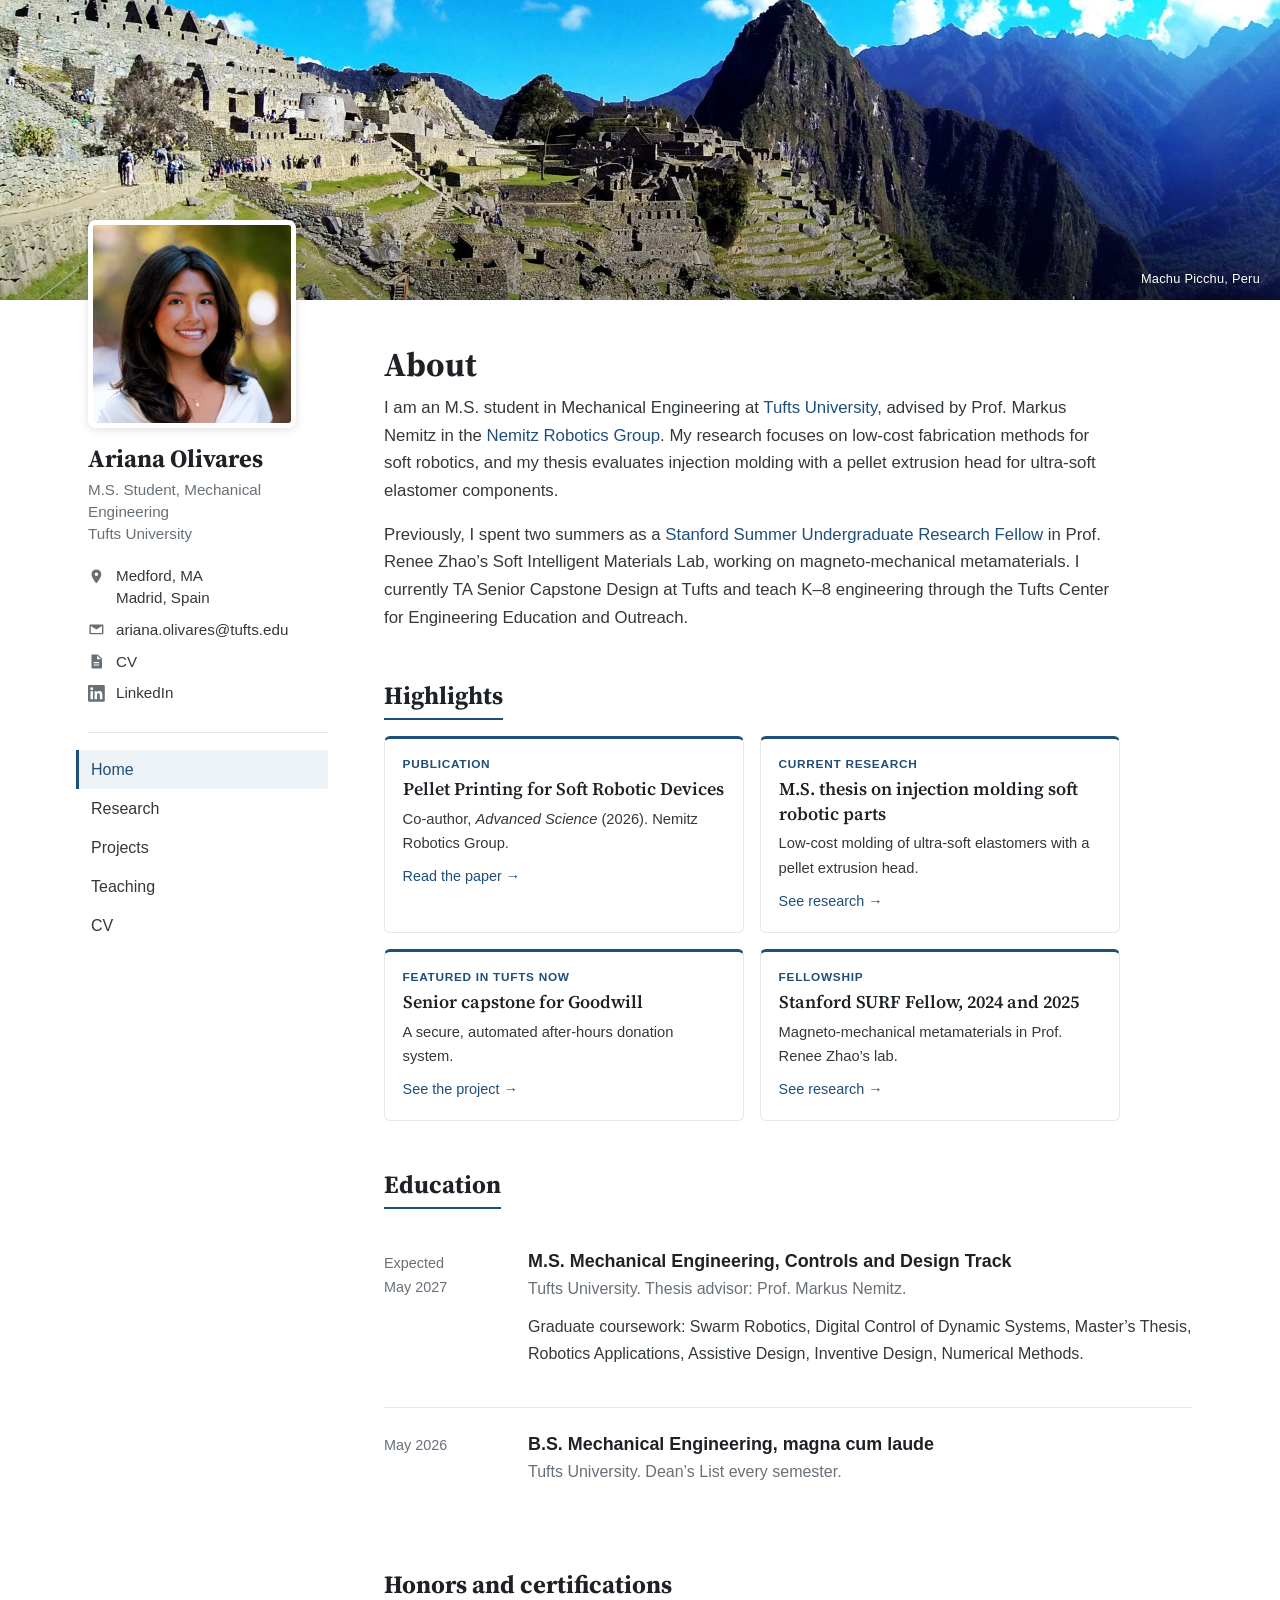
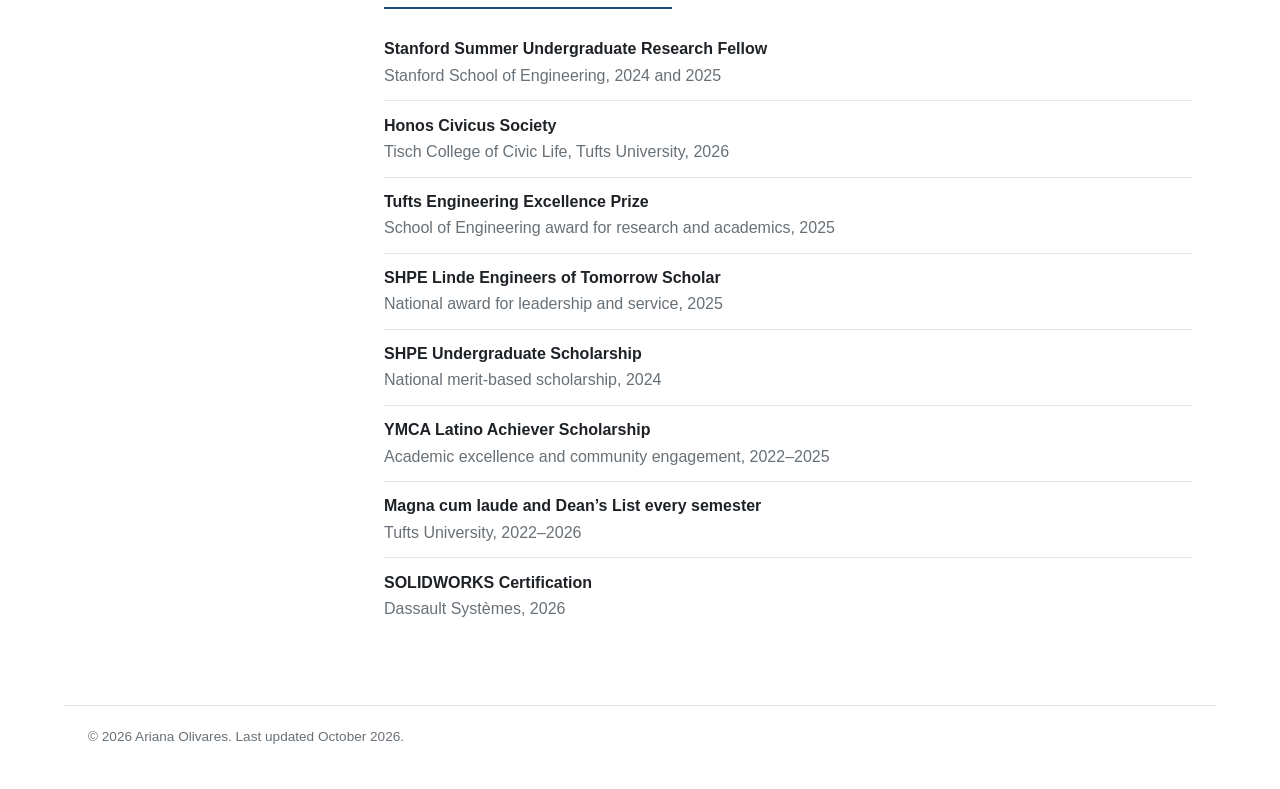
==== index.html @ cfe695a2 "update" ====
<!DOCTYPE html>
<html lang="en">
<head>
<meta charset="utf-8">
<meta name="color-scheme" content="light">
<meta name="viewport" content="width=device-width, initial-scale=1">
<title>Ariana Olivares | Mechanical Engineering, Tufts University</title>
<meta name="description" content="M.S. student in Mechanical Engineering at Tufts University (Nemitz Robotics Group), researching accessible fabrication methods for soft robotics.">
<link rel="preconnect" href="https://fonts.googleapis.com">
<link rel="preconnect" href="https://fonts.gstatic.com" crossorigin>
<link href="https://fonts.googleapis.com/css2?family=Source+Serif+4:opsz,wght@8..60,600;8..60,700&display=swap" rel="stylesheet">
<link rel="stylesheet" href="style.css">
</head>
<body>

<div class="banner tall">
  <img src="banner.jpg" alt="">
  <span class="banner-caption">Machu Picchu, Peru</span>
</div>

<div class="layout">

  <aside class="sidebar" aria-label="Profile">
    <div class="sidebar-inner">
      <img class="photo" src="profile.jpg" alt="Portrait of Ariana Olivares" width="600" height="600">
      <div>
        <p class="side-name">Ariana Olivares</p>
        <p class="side-role">M.S. Student, Mechanical Engineering<br>Tufts University</p>
      </div>
      <ul class="side-links">
        <li><svg viewBox="0 0 24 24" aria-hidden="true"><path d="M12 2a7 7 0 0 0-7 7c0 5.25 7 13 7 13s7-7.75 7-13a7 7 0 0 0-7-7zm0 9.5A2.5 2.5 0 1 1 12 6.5a2.5 2.5 0 0 1 0 5z"/></svg><span>Medford, MA<br>Madrid, Spain</span></li>
        <li><svg viewBox="0 0 24 24" aria-hidden="true"><path d="M3 5h18a1 1 0 0 1 1 1v12a1 1 0 0 1-1 1H3a1 1 0 0 1-1-1V6a1 1 0 0 1 1-1zm9 7.2L4 7.3V17h16V7.3l-8 4.9z"/></svg><a href="mailto:ariana.olivares@tufts.edu">ariana.olivares@tufts.edu</a></li>
        <!-- Phone: replace the number and remove the comment markers to show it
        <li><svg viewBox="0 0 24 24" aria-hidden="true"><path d="M6.6 10.8a15.1 15.1 0 0 0 6.6 6.6l2.2-2.2a1 1 0 0 1 1-.25 11.4 11.4 0 0 0 3.6.57 1 1 0 0 1 1 1V20a1 1 0 0 1-1 1A17 17 0 0 1 3 4a1 1 0 0 1 1-1h3.5a1 1 0 0 1 1 1c0 1.25.2 2.45.57 3.57a1 1 0 0 1-.25 1L6.6 10.8z"/></svg><a href="tel:+10000000000">(000) 000-0000</a></li>
        -->
        <li><svg viewBox="0 0 24 24" aria-hidden="true"><path d="M6 2h8l6 6v13a1 1 0 0 1-1 1H6a1 1 0 0 1-1-1V3a1 1 0 0 1 1-1zm7 1.5V9h5.5L13 3.5zM8 13v1.5h8V13H8zm0 3.5V18h8v-1.5H8z"/></svg><a href="cv.pdf">CV</a></li>
        <li><svg viewBox="0 0 24 24" aria-hidden="true"><path d="M20.45 20.45h-3.56v-5.57c0-1.33-.02-3.04-1.85-3.04-1.86 0-2.14 1.45-2.14 2.94v5.67H9.35V9h3.41v1.56h.05c.48-.9 1.64-1.85 3.37-1.85 3.6 0 4.27 2.37 4.27 5.46v6.28zM5.34 7.43a2.06 2.06 0 1 1 0-4.13 2.06 2.06 0 0 1 0 4.13zM7.12 20.45H3.56V9h3.56v11.45zM22.22 0H1.77C.79 0 0 .77 0 1.73v20.54C0 23.23.79 24 1.77 24h20.45c.98 0 1.78-.77 1.78-1.73V1.73C24 .77 23.2 0 22.22 0z"/></svg><a href="https://www.linkedin.com/in/ariana-olivares-698549185">LinkedIn</a></li>
      </ul>
      <nav class="site-nav" aria-label="Site">
        <ul>
          <li><a href="index.html" aria-current="page">Home</a></li>
          <li><a href="research.html">Research</a></li>
          <li><a href="projects.html">Projects</a></li>
          <li><a href="teaching.html">Teaching</a></li>
          <li><a href="cv.pdf">CV</a></li>
        </ul>
      </nav>
    </div>
  </aside>

  <main>
    <section id="about" class="prose">
      <h1>About</h1>
      <p>I am an M.S. student in Mechanical Engineering at <a href="https://www.tufts.edu/">Tufts University</a>, advised by Prof. Markus Nemitz in the <a href="https://sites.tufts.edu/nemitz/">Nemitz Robotics Group</a>. My research focuses on low-cost fabrication methods for soft robotics, and my thesis evaluates injection molding with a pellet extrusion head for ultra-soft elastomer components.</p>
      <p>Previously, I spent two summers as a <a href="https://engineering.stanford.edu/SURF2025Cohort">Stanford Summer Undergraduate Research Fellow</a> in Prof. Renee Zhao’s Soft Intelligent Materials Lab, working on magneto-mechanical metamaterials. I currently TA Senior Capstone Design at Tufts and teach K–8 engineering through the Tufts Center for Engineering Education and Outreach.</p>
    </section>

    <section id="highlights">
      <h2>Highlights</h2>
      <div class="highlights">
        <a class="highlight" href="https://advanced.onlinelibrary.wiley.com/doi/10.1002/advs.202524237">
          <p class="card-kicker">Publication</p>
          <p class="card-title">Pellet Printing for Soft Robotic Devices</p>
          <p class="card-text">Co-author, <em>Advanced Science</em> (2026). Nemitz Robotics Group.</p>
          <span class="card-more">Read the paper</span>
        </a>
        <a class="highlight" href="research.html#thesis">
          <p class="card-kicker">Current research</p>
          <p class="card-title">M.S. thesis on injection molding soft robotic parts</p>
          <p class="card-text">Low-cost molding of ultra-soft elastomers with a pellet extrusion head.</p>
          <span class="card-more">See research</span>
        </a>
        <a class="highlight" href="projects.html#goodwill">
          <p class="card-kicker">Featured in Tufts Now</p>
          <p class="card-title">Senior capstone for Goodwill</p>
          <p class="card-text">A secure, automated after-hours donation system.</p>
          <span class="card-more">See the project</span>
        </a>
        <a class="highlight" href="research.html#conformal-metamaterials">
          <p class="card-kicker">Fellowship</p>
          <p class="card-title">Stanford SURF Fellow, 2024 and 2025</p>
          <p class="card-text">Magneto-mechanical metamaterials in Prof. Renee Zhao’s lab.</p>
          <span class="card-more">See research</span>
        </a>
      </div>
    </section>

    <section id="education">
      <h2>Education</h2>
      <article class="entry">
        <div class="when">Expected<br>May 2027</div>
        <div>
          <h3>M.S. Mechanical Engineering, Controls and Design Track</h3>
          <p class="where">Tufts University. Thesis advisor: Prof. Markus Nemitz.</p>
          <p>Graduate coursework: Swarm Robotics, Digital Control of Dynamic Systems, Master’s Thesis, Robotics Applications, Assistive Design, Inventive Design, Numerical Methods.</p>
        </div>
      </article>
      <article class="entry">
        <div class="when">May 2026</div>
        <div>
          <h3>B.S. Mechanical Engineering, magna cum laude</h3>
          <p class="where">Tufts University. Dean’s List every semester.</p>
        </div>
      </article>
    </section>

    <section id="honors">
      <h2>Honors and certifications</h2>
      <ul class="plain">
        <li><strong>Stanford Summer Undergraduate Research Fellow</strong><br><span class="detail">Stanford School of Engineering, 2024 and 2025</span></li>
        <li><strong>Honos Civicus Society</strong><br><span class="detail">Tisch College of Civic Life, Tufts University, 2026</span></li>
        <li><strong>Tufts Engineering Excellence Prize</strong><br><span class="detail">School of Engineering award for research and academics, 2025</span></li>
        <li><strong>SHPE Linde Engineers of Tomorrow Scholar</strong><br><span class="detail">National award for leadership and service, 2025</span></li>
        <li><strong>SHPE Undergraduate Scholarship</strong><br><span class="detail">National merit-based scholarship, 2024</span></li>
        <li><strong>YMCA Latino Achiever Scholarship</strong><br><span class="detail">Academic excellence and community engagement, 2022–2025</span></li>
        <li><strong>Magna cum laude and Dean’s List every semester</strong><br><span class="detail">Tufts University, 2022–2026</span></li>
        <!-- Replace with the exact certification name, e.g. CSWA -->
        <li><strong>SOLIDWORKS Certification</strong><br><span class="detail">Dassault Systèmes, 2026</span></li>
      </ul>
    </section>
  </main>

</div>

<footer>
  © 2026 Ariana Olivares. Last updated October 2026.
</footer>

</body>
</html>
---- style.css ----
:root {
  color-scheme: light;
  --bg: #FFFFFF;
  --ink: #33383C;
  --strong: #1E2226;
  --muted: #687077;
  --rule: #E5E7EA;
  --accent: #1F4E79;
  --accent-soft: #EEF3F8;
  --figure-bg: #F5F6F7;
  --serif: "Source Serif 4", Georgia, "Times New Roman", serif;
}
*, *::before, *::after { box-sizing: border-box; }
html { -webkit-text-size-adjust: 100%; scroll-padding-top: 1.5rem; }
body {
  margin: 0;
  background: var(--bg);
  color: var(--ink);
  font-family: -apple-system, BlinkMacSystemFont, "Helvetica Neue", "Segoe UI", Arial, sans-serif;
  font-size: 1rem;
  line-height: 1.65;
}
img, video { max-width: 100%; height: auto; display: block; }
a { color: var(--accent); text-decoration: none; }
a:hover { text-decoration: underline; text-underline-offset: 3px; }
a:focus-visible { outline: 2px solid var(--accent); outline-offset: 3px; border-radius: 2px; }
p { margin: 0 0 1rem; }

/* Banner */
.banner {
  position: relative;
  height: clamp(130px, 16vw, 200px);
  overflow: hidden;
  background: #2E3B45;
}
.banner.tall { height: clamp(170px, 24vw, 300px); }
.banner img { width: 100%; height: 100%; object-fit: cover; object-position: center 40%; }
.banner::after {
  content: "";
  position: absolute;
  inset: 0;
  background: linear-gradient(to bottom, rgba(0,0,0,0) 55%, rgba(0,0,0,0.28));
  pointer-events: none;
}
.banner-caption {
  position: absolute;
  right: 1.25rem;
  bottom: 0.7rem;
  z-index: 1;
  color: #fff;
  font-size: 0.8rem;
  letter-spacing: 0.02em;
  text-shadow: 0 1px 3px rgba(0,0,0,0.5);
}

/* Layout */
.layout {
  max-width: 72rem;
  margin: 0 auto;
  padding: 0 1.5rem 4.5rem;
  display: grid;
  grid-template-columns: 15rem minmax(0, 1fr);
  gap: 3.5rem;
}
main { padding-top: 2.75rem; min-width: 0; }

/* Sidebar */
.sidebar { margin-top: -5rem; position: relative; z-index: 2; }
.sidebar-inner { position: sticky; top: 1.5rem; }
.photo {
  width: 100%;
  max-width: 13rem;
  aspect-ratio: 1 / 1;
  object-fit: cover;
  border-radius: 8px;
  border: 5px solid #fff;
  box-shadow: 0 2px 10px rgba(0,0,0,0.12);
  background: #fff;
}
.side-name {
  font-family: var(--serif);
  color: var(--strong);
  font-size: 1.55rem;
  font-weight: 700;
  line-height: 1.2;
  margin: 1rem 0 0.3rem;
}
.side-role { color: var(--muted); font-size: 0.95rem; margin: 0 0 1rem; line-height: 1.45; }
.side-links { list-style: none; padding: 0; margin: 0; font-size: 0.95rem; }
.side-links li { display: flex; align-items: flex-start; gap: 0.7rem; padding: 0.3rem 0; line-height: 1.45; }
.side-links svg { margin-top: 0.15rem; }
.side-links svg { width: 1.05rem; height: 1.05rem; flex-shrink: 0; fill: var(--muted); }
.side-links a { color: var(--ink); }
.side-links a:hover { color: var(--accent); }

.site-nav { margin-top: 1.4rem; padding-top: 1.1rem; border-top: 1px solid var(--rule); }
.site-nav ul { list-style: none; padding: 0; margin: 0; }
.site-nav a {
  display: block;
  padding: 0.4rem 0.75rem;
  margin-left: -0.75rem;
  border-left: 3px solid transparent;
  color: var(--ink);
  font-weight: 500;
}
.site-nav a:hover { color: var(--accent); background: var(--accent-soft); text-decoration: none; }
.site-nav a[aria-current="page"] { color: var(--accent); border-left-color: var(--accent); background: var(--accent-soft); }

/* Headings */
h1 {
  font-family: var(--serif);
  color: var(--strong);
  font-size: 2.1rem;
  line-height: 1.2;
  margin: 0 0 0.6rem;
}
.lede { color: var(--muted); font-size: 1.05rem; max-width: 44rem; margin-bottom: 1.5rem; }
section { margin-top: 3rem; }
section:first-child { margin-top: 0; }
h2 {
  font-family: var(--serif);
  color: var(--strong);
  font-size: 1.55rem;
  font-weight: 700;
  line-height: 1.25;
  margin: 0 0 1rem;
  padding-bottom: 0.45rem;
  border-bottom: 2px solid var(--accent);
  display: inline-block;
}
.prose p { font-size: 1.05rem; max-width: 46rem; }

/* Cards on the home page */
.cards {
  display: grid;
  grid-template-columns: repeat(auto-fill, minmax(14rem, 1fr));
  gap: 1.25rem;
}
.card {
  display: flex;
  flex-direction: column;
  border: 1px solid var(--rule);
  border-radius: 8px;
  overflow: hidden;
  color: var(--ink);
  background: #fff;
  transition: box-shadow 0.15s ease, border-color 0.15s ease;
}
.card:hover { text-decoration: none; border-color: #C9D3DD; box-shadow: 0 4px 14px rgba(31,78,121,0.12); }
.card img { width: 100%; aspect-ratio: 16 / 10; object-fit: cover; background: var(--figure-bg); }
.card-body { padding: 0.9rem 1rem 1.1rem; }
.card-kicker { font-size: 0.82rem; color: var(--muted); margin: 0 0 0.2rem; }
.card-title { color: var(--strong); font-weight: 600; line-height: 1.35; margin: 0 0 0.35rem; }
.card-text { font-size: 0.92rem; margin: 0; }
.card-more { display: inline-block; margin-top: 0.6rem; font-size: 0.9rem; font-weight: 500; color: var(--accent); }

/* Entries */
.entry {
  display: grid;
  grid-template-columns: 7.5rem minmax(0, 1fr);
  gap: 0 1.5rem;
  padding: 1.5rem 0;
  border-bottom: 1px solid var(--rule);
}
.entry:last-of-type { border-bottom: none; }
.when { font-size: 0.9rem; color: var(--muted); padding-top: 0.15rem; }
.entry h3 { color: var(--strong); font-size: 1.12rem; line-height: 1.35; margin: 0 0 0.15rem; }
.where { color: var(--muted); margin: 0 0 0.75rem; }
.tag {
  display: inline-block;
  font-size: 0.78rem;
  font-weight: 600;
  color: var(--accent);
  background: var(--accent-soft);
  border-radius: 999px;
  padding: 0.05rem 0.6rem;
  margin-bottom: 0.4rem;
}

/* Figures */
.gallery { display: grid; grid-template-columns: repeat(2, minmax(0, 1fr)); gap: 0.9rem; margin: 1rem 0 0.25rem; align-items: start; }
.gallery.one { grid-template-columns: 1fr; }
figure {
  margin: 0;
  background: var(--figure-bg);
  border: 1px solid var(--rule);
  border-radius: 6px;
  overflow: hidden;
}
figure img, figure video { width: 100%; }
figcaption { font-size: 0.85rem; color: var(--muted); padding: 0.45rem 0.75rem 0.55rem; }

/* Poster link */
.poster {
  display: flex;
  align-items: center;
  gap: 1rem;
  margin-top: 1rem;
  padding: 0.7rem;
  border: 1px solid var(--rule);
  border-radius: 6px;
  color: var(--ink);
  max-width: 30rem;
}
.poster:hover { text-decoration: none; border-color: #C9D3DD; background: var(--accent-soft); }
.poster img { width: 7.5rem; border: 1px solid var(--rule); border-radius: 3px; flex-shrink: 0; }
.poster strong { display: block; color: var(--strong); line-height: 1.35; }
.poster span { font-size: 0.88rem; color: var(--accent); font-weight: 500; }

/* Simple lists */
.plain { list-style: none; padding: 0; margin: 0; }
.plain li { padding: 0.7rem 0; border-bottom: 1px solid var(--rule); }
.plain li:last-child { border-bottom: none; }
.plain strong { color: var(--strong); }
.plain .detail { color: var(--muted); }
.note { margin-top: 1.25rem; color: var(--muted); }

footer {
  max-width: 72rem;
  margin: 0 auto;
  padding: 1.25rem 1.5rem 2.5rem;
  border-top: 1px solid var(--rule);
  font-size: 0.85rem;
  color: var(--muted);
}

@media (max-width: 820px) {
  .layout { grid-template-columns: 1fr; gap: 0; }
  .sidebar { margin-top: -3.5rem; }
  .sidebar-inner { position: static; display: grid; grid-template-columns: 8rem 1fr; gap: 0 1.25rem; align-items: start; }
  .sidebar-inner > div { padding-top: 3.9rem; }
  .banner-caption { display: none; }
  .photo { max-width: 8rem; border-width: 4px; }
  .side-name { margin-top: 0; font-size: 1.35rem; }
  .side-role { margin-bottom: 0; }
  .side-links { grid-column: 1 / -1; display: flex; flex-wrap: wrap; gap: 0 1.25rem; margin-top: 1rem; }
  .site-nav { grid-column: 1 / -1; margin-top: 1rem; padding-top: 0.75rem; }
  .site-nav ul { display: flex; flex-wrap: wrap; gap: 0.4rem; }
  .site-nav a { margin-left: 0; border-left: none; border: 1px solid var(--rule); border-radius: 999px; padding: 0.25rem 0.9rem; }
  .site-nav a[aria-current="page"] { border-color: var(--accent); }
  main { padding-top: 2rem; }
}
@media (max-width: 600px) {
  .entry { grid-template-columns: 1fr; }
  .when { margin-bottom: 0.3rem; }
  .gallery { grid-template-columns: 1fr; }
  h1 { font-size: 1.75rem; }
  .poster img { width: 5.5rem; }
}
@media (prefers-reduced-motion: reduce) {
  .card { transition: none; }
}

/* Highlights (text cards) */
.highlights { display: grid; grid-template-columns: repeat(2, minmax(0, 1fr)); gap: 1rem; max-width: 46rem; }
@media (max-width: 600px) { .highlights { grid-template-columns: 1fr; } }
.highlight {
  display: block;
  border: 1px solid var(--rule);
  border-top: 3px solid var(--accent);
  border-radius: 6px;
  padding: 1rem 1.1rem 1.1rem;
  color: var(--ink);
  background: #fff;
  transition: box-shadow 0.15s ease, background 0.15s ease;
}
.highlight:hover { text-decoration: none; background: var(--accent-soft); box-shadow: 0 3px 12px rgba(31,78,121,0.10); }
.highlight .card-kicker { text-transform: uppercase; letter-spacing: 0.06em; font-size: 0.74rem; font-weight: 600; color: var(--accent); }
.highlight .card-title { font-family: var(--serif); font-size: 1.12rem; }
.highlight .card-more::after { content: " →"; }

/* Publications */
.pubs { list-style: none; padding: 0; margin: 0 0 1rem; }
.pubs li { padding: 1rem 1.1rem; border: 1px solid var(--rule); border-left: 3px solid var(--accent); border-radius: 6px; background: #fff; }
.pub-title { display: block; color: var(--strong); font-weight: 600; font-size: 1.05rem; margin-bottom: 0.2rem; }
.pub-authors { color: var(--ink); font-size: 0.95rem; }
.pub-venue { color: var(--muted); font-style: italic; font-size: 0.95rem; }
.pub-links { margin-top: 0.5rem; display: flex; flex-wrap: wrap; gap: 0.5rem; }
.pill {
  display: inline-block;
  font-size: 0.85rem;
  font-weight: 500;
  border: 1px solid #C9D3DD;
  border-radius: 999px;
  padding: 0.12rem 0.75rem;
}
.pill:hover { background: var(--accent-soft); text-decoration: none; }
.links-row { display: flex; flex-wrap: wrap; gap: 0.5rem; margin: 0.25rem 0 0.75rem; }

/* Documents (report, slides) */
.docs { display: flex; flex-wrap: wrap; gap: 0.75rem; }
.docs .poster { margin-top: 1rem; flex: 1 1 18rem; }

/* Slide viewer */
.slides { margin-top: 1rem; border: 1px solid var(--rule); border-radius: 6px; overflow: hidden; background: var(--figure-bg); }
.slides img { width: 100%; aspect-ratio: 16 / 9; object-fit: contain; background: #fff; }
.slides-bar { display: flex; align-items: center; justify-content: space-between; gap: 0.75rem; padding: 0.5rem 0.75rem; border-top: 1px solid var(--rule); }
.slides-bar button {
  font: inherit;
  font-size: 0.9rem;
  font-weight: 500;
  color: var(--accent);
  background: #fff;
  border: 1px solid #C9D3DD;
  border-radius: 999px;
  padding: 0.25rem 0.9rem;
  cursor: pointer;
}
.slides-bar button:hover { background: var(--accent-soft); }
.slides-bar button:focus-visible { outline: 2px solid var(--accent); outline-offset: 2px; }
.slides-count { font-size: 0.85rem; color: var(--muted); }
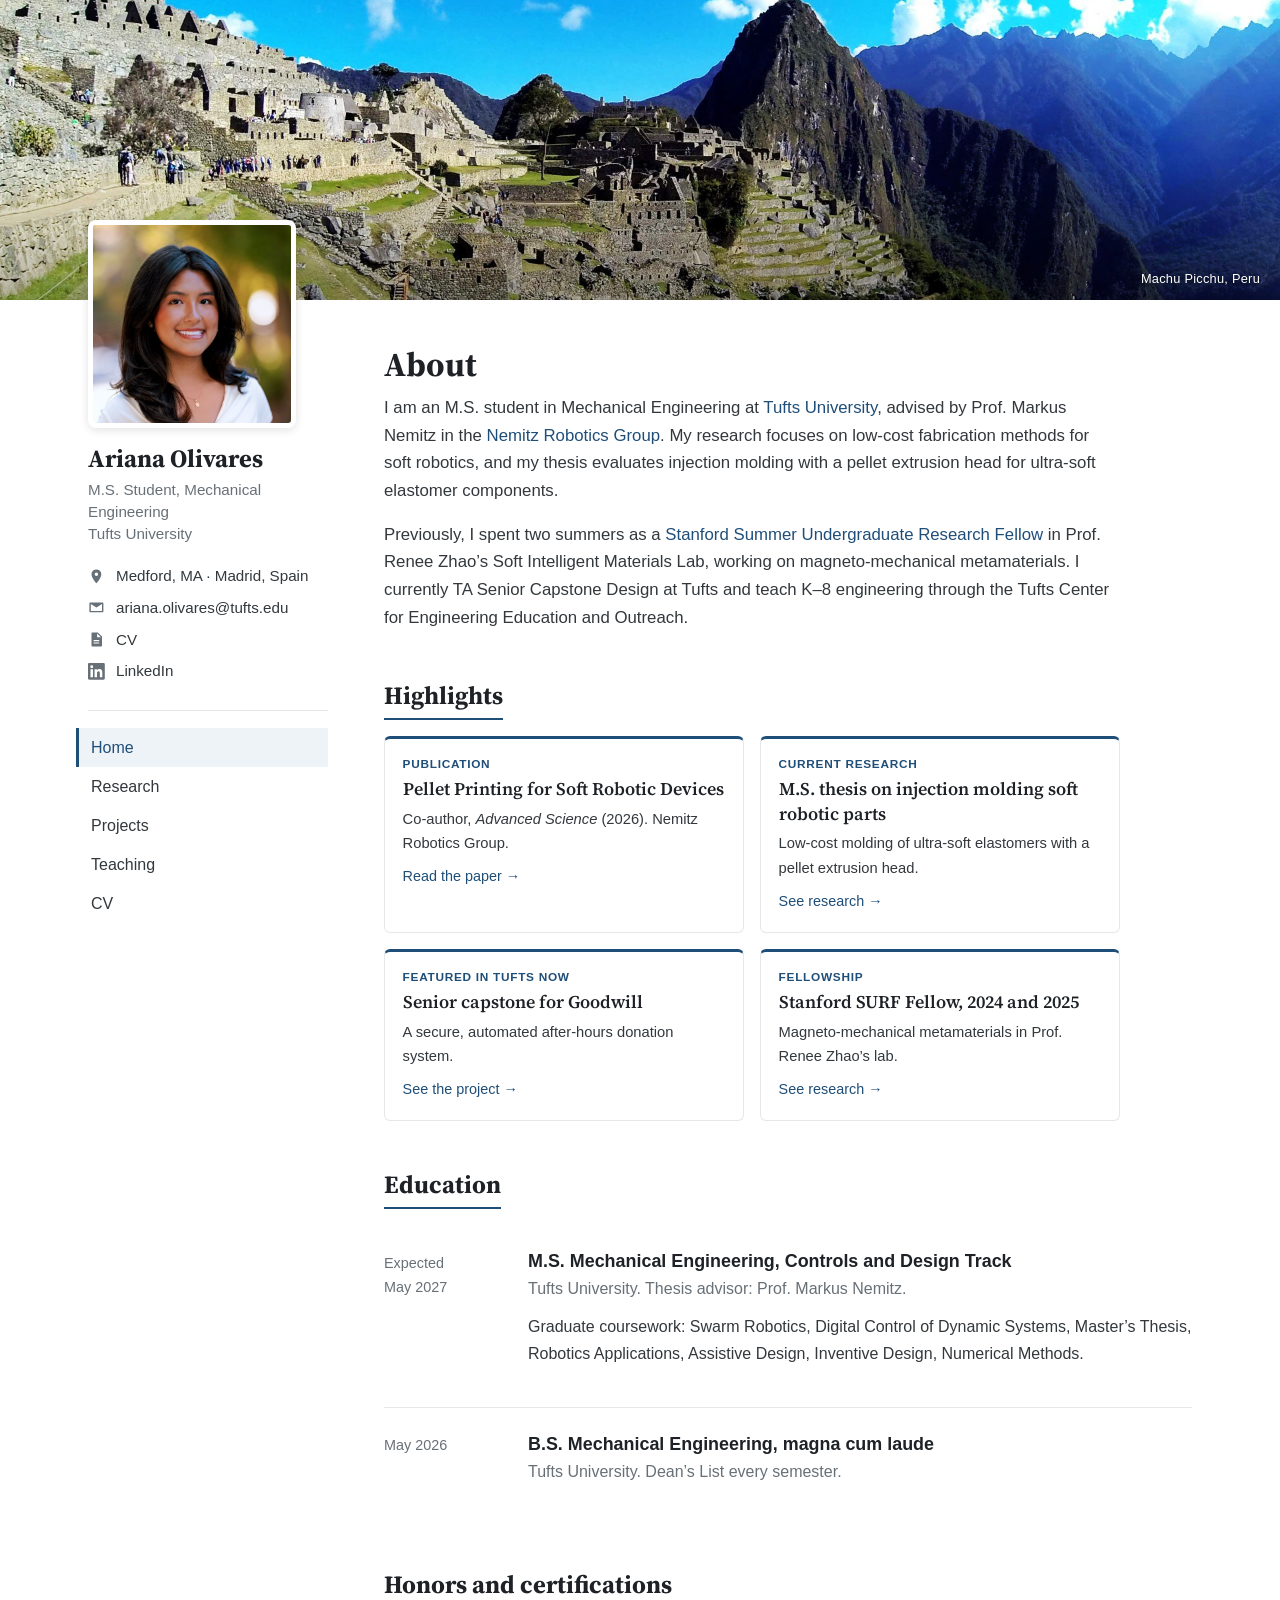
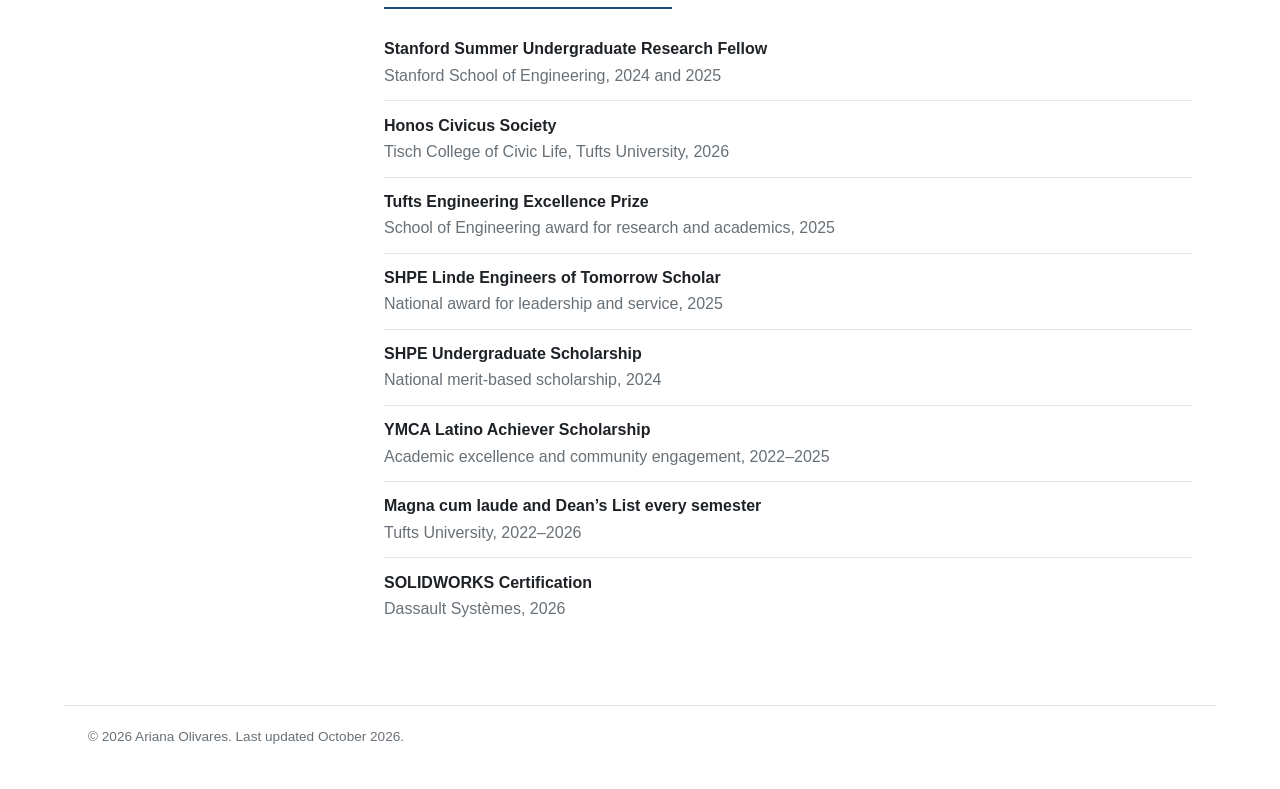
==== commit 9d161034: "update" ====
--- a/index.html
+++ b/index.html
@@ -28,7 +28,7 @@
         <p class="side-role">M.S. Student, Mechanical Engineering<br>Tufts University</p>
       </div>
       <ul class="side-links">
-        <li><svg viewBox="0 0 24 24" aria-hidden="true"><path d="M12 2a7 7 0 0 0-7 7c0 5.25 7 13 7 13s7-7.75 7-13a7 7 0 0 0-7-7zm0 9.5A2.5 2.5 0 1 1 12 6.5a2.5 2.5 0 0 1 0 5z"/></svg><span>Medford, MA<br>Madrid, Spain</span></li>
+        <li><svg viewBox="0 0 24 24" aria-hidden="true"><path d="M12 2a7 7 0 0 0-7 7c0 5.25 7 13 7 13s7-7.75 7-13a7 7 0 0 0-7-7zm0 9.5A2.5 2.5 0 1 1 12 6.5a2.5 2.5 0 0 1 0 5z"/></svg><span>Medford, MA · Madrid, Spain</span></li>
         <li><svg viewBox="0 0 24 24" aria-hidden="true"><path d="M3 5h18a1 1 0 0 1 1 1v12a1 1 0 0 1-1 1H3a1 1 0 0 1-1-1V6a1 1 0 0 1 1-1zm9 7.2L4 7.3V17h16V7.3l-8 4.9z"/></svg><a href="mailto:ariana.olivares@tufts.edu">ariana.olivares@tufts.edu</a></li>
         <!-- Phone: replace the number and remove the comment markers to show it
         <li><svg viewBox="0 0 24 24" aria-hidden="true"><path d="M6.6 10.8a15.1 15.1 0 0 0 6.6 6.6l2.2-2.2a1 1 0 0 1 1-.25 11.4 11.4 0 0 0 3.6.57 1 1 0 0 1 1 1V20a1 1 0 0 1-1 1A17 17 0 0 1 3 4a1 1 0 0 1 1-1h3.5a1 1 0 0 1 1 1c0 1.25.2 2.45.57 3.57a1 1 0 0 1-.25 1L6.6 10.8z"/></svg><a href="tel:+10000000000">(000) 000-0000</a></li>
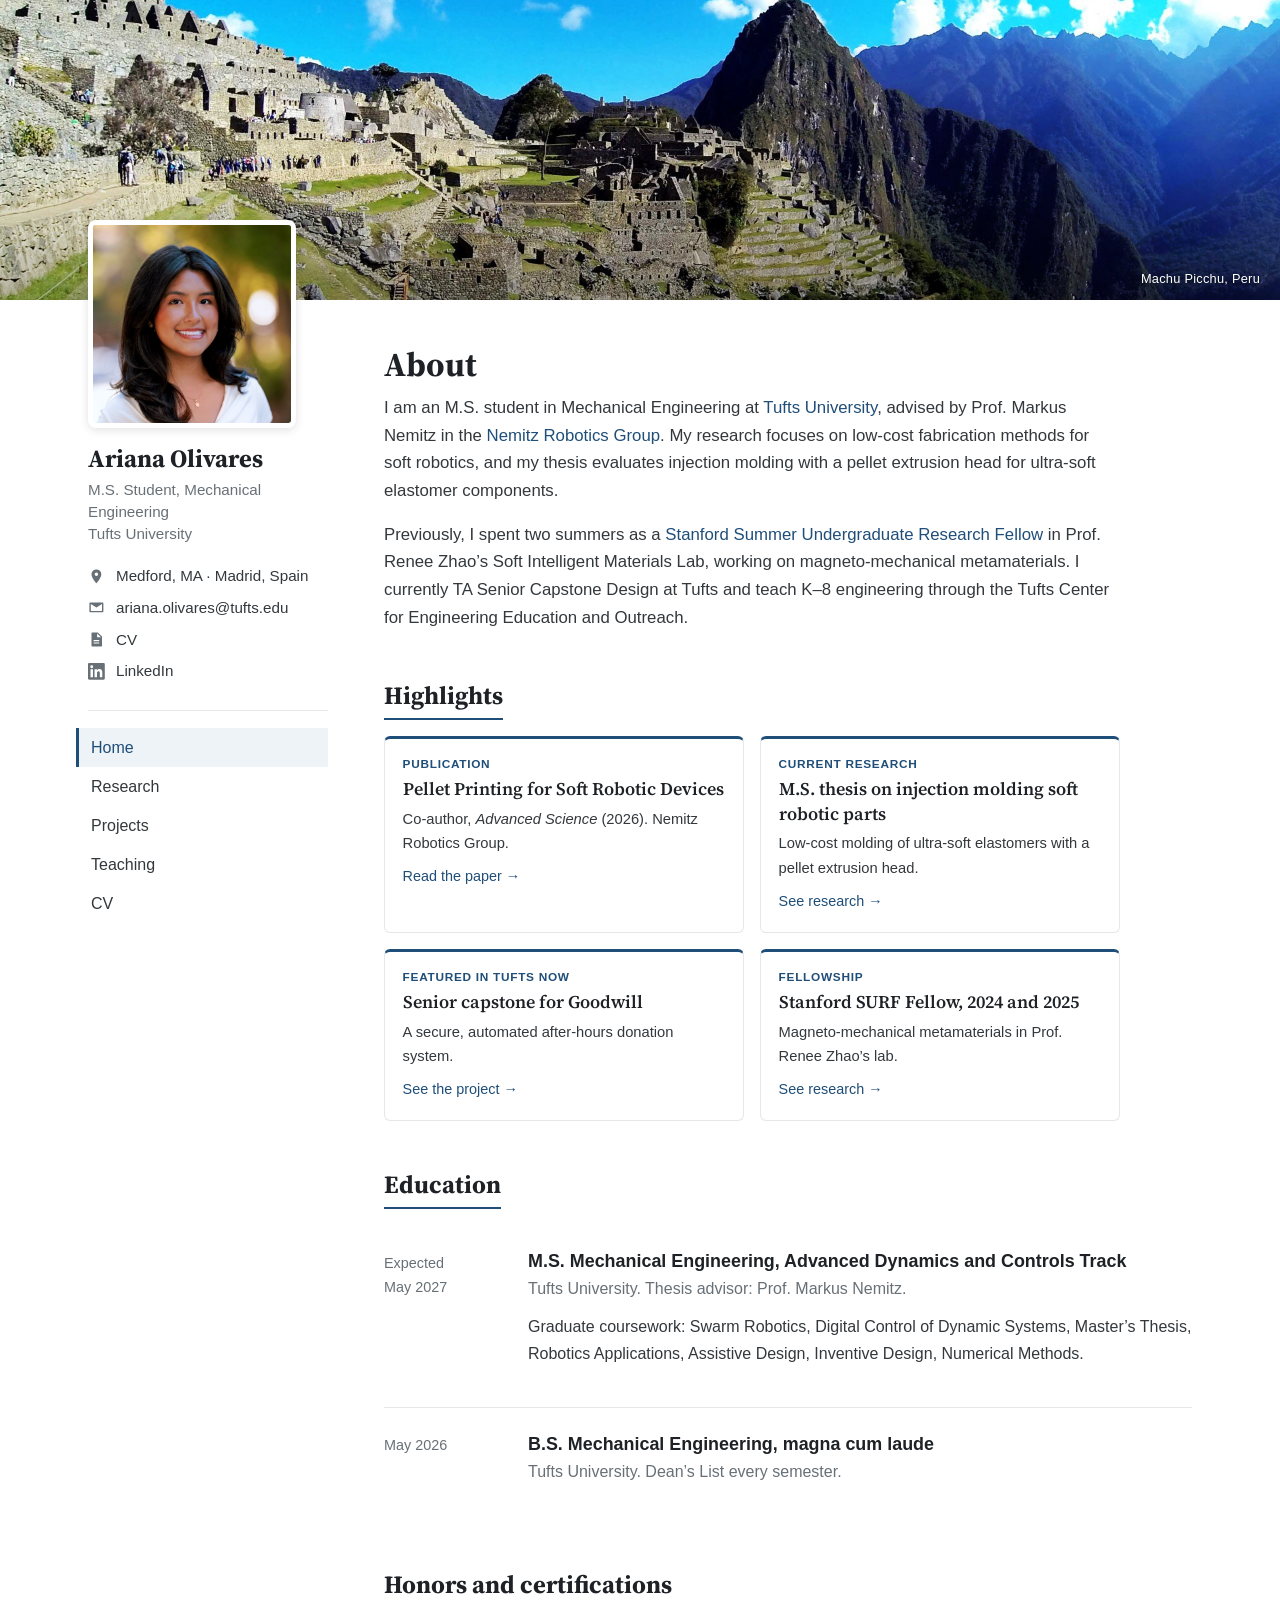
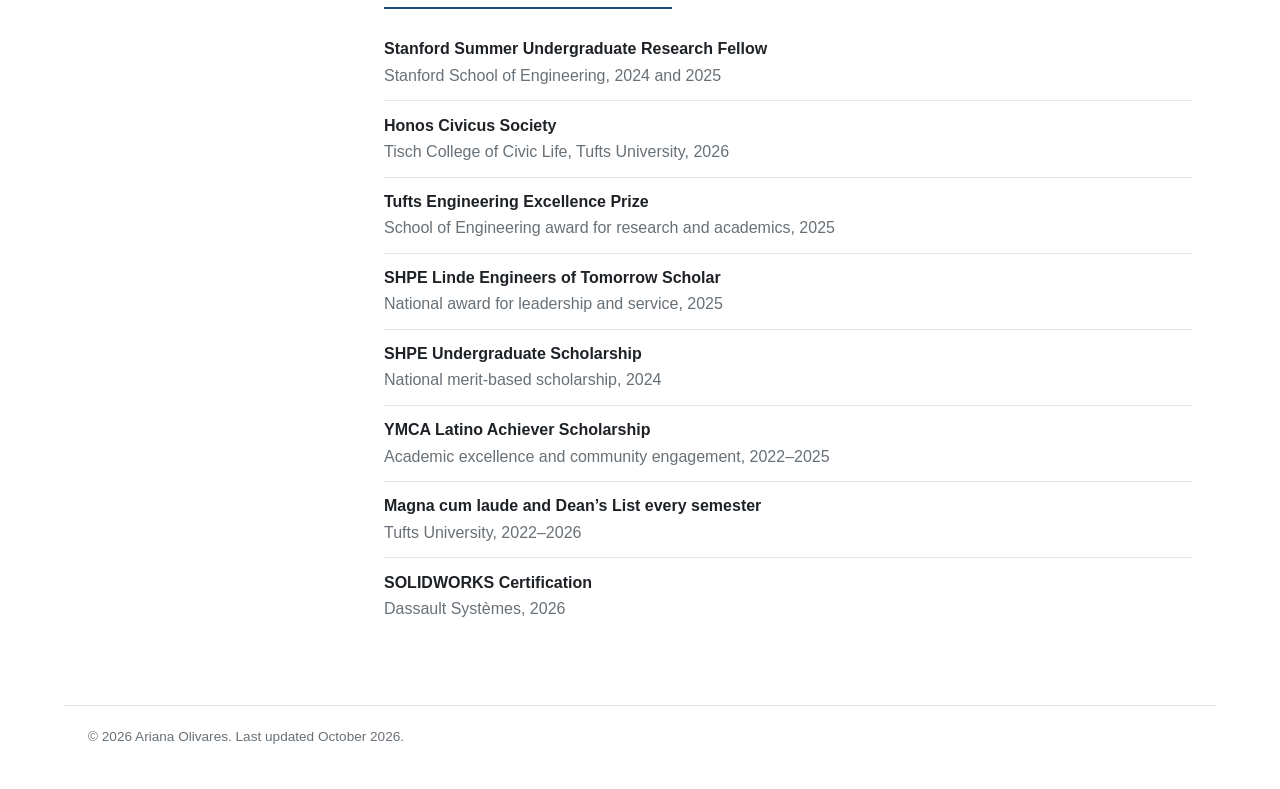
==== commit 3315aa94: "update" ====
--- a/index.html
+++ b/index.html
@@ -90,7 +90,7 @@
       <article class="entry">
         <div class="when">Expected<br>May 2027</div>
         <div>
-          <h3>M.S. Mechanical Engineering, Controls and Design Track</h3>
+          <h3>M.S. Mechanical Engineering, Advanced Dynamics and Controls Track</h3>
           <p class="where">Tufts University. Thesis advisor: Prof. Markus Nemitz.</p>
           <p>Graduate coursework: Swarm Robotics, Digital Control of Dynamic Systems, Master’s Thesis, Robotics Applications, Assistive Design, Inventive Design, Numerical Methods.</p>
         </div>
--- a/style.css
+++ b/style.css
@@ -309,3 +309,7 @@
 .slides-bar button:hover { background: var(--accent-soft); }
 .slides-bar button:focus-visible { outline: 2px solid var(--accent); outline-offset: 2px; }
 .slides-count { font-size: 0.85rem; color: var(--muted); }
+
+/* Embedded video */
+.video-embed { position: relative; aspect-ratio: 16 / 9; background: #000; }
+.video-embed iframe { position: absolute; inset: 0; width: 100%; height: 100%; border: 0; }
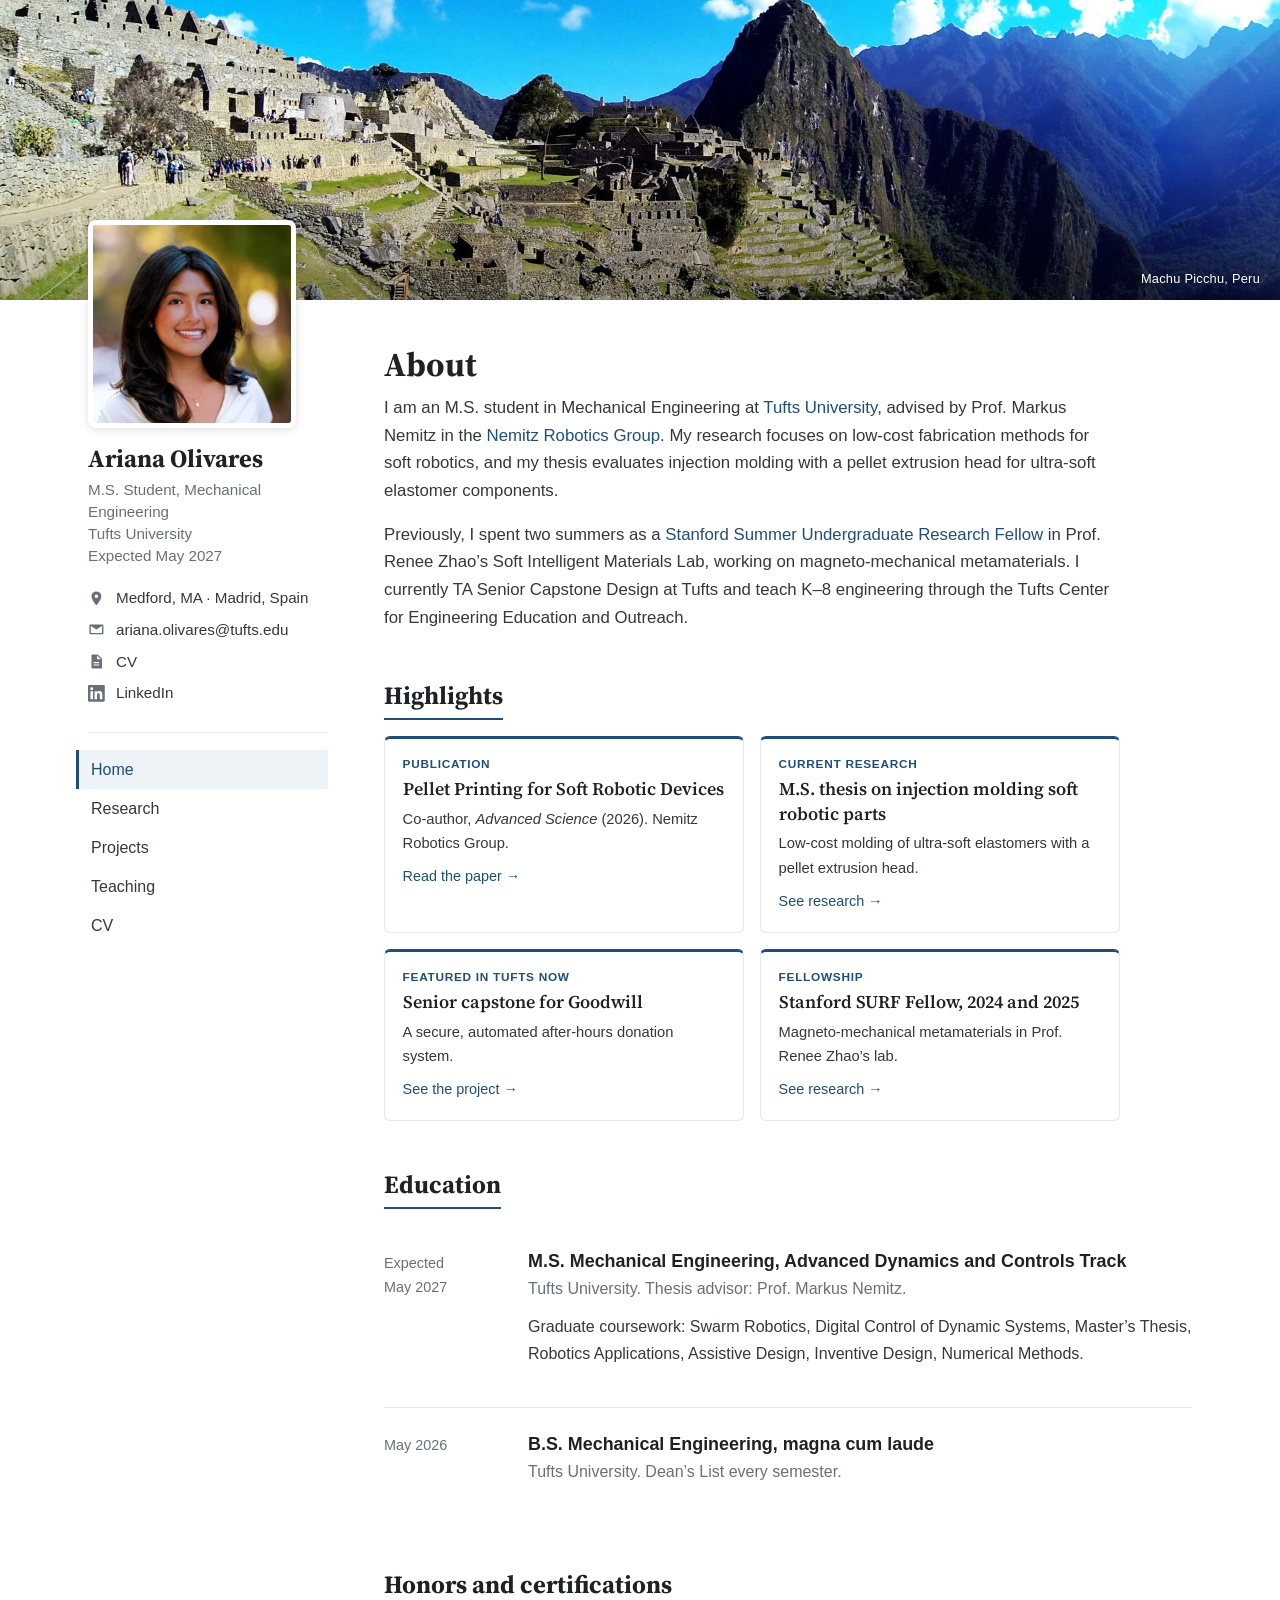
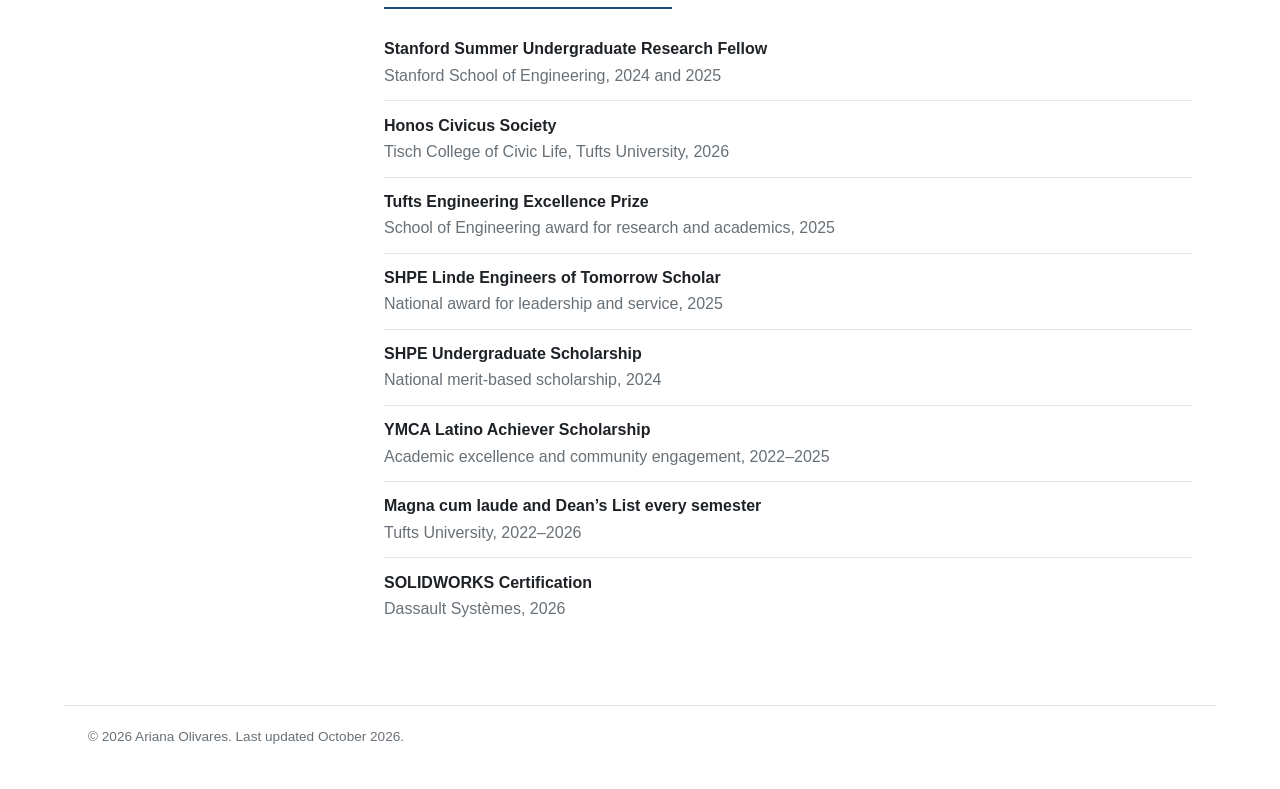
==== commit 6c0906e5: "update" ====
--- a/index.html
+++ b/index.html
@@ -25,7 +25,7 @@
       <img class="photo" src="profile.jpg" alt="Portrait of Ariana Olivares" width="600" height="600">
       <div>
         <p class="side-name">Ariana Olivares</p>
-        <p class="side-role">M.S. Student, Mechanical Engineering<br>Tufts University</p>
+        <p class="side-role">M.S. Student, Mechanical Engineering<br>Tufts University<br>Expected May 2027</p>
       </div>
       <ul class="side-links">
         <li><svg viewBox="0 0 24 24" aria-hidden="true"><path d="M12 2a7 7 0 0 0-7 7c0 5.25 7 13 7 13s7-7.75 7-13a7 7 0 0 0-7-7zm0 9.5A2.5 2.5 0 1 1 12 6.5a2.5 2.5 0 0 1 0 5z"/></svg><span>Medford, MA · Madrid, Spain</span></li>
@@ -34,7 +34,7 @@
         <li><svg viewBox="0 0 24 24" aria-hidden="true"><path d="M6.6 10.8a15.1 15.1 0 0 0 6.6 6.6l2.2-2.2a1 1 0 0 1 1-.25 11.4 11.4 0 0 0 3.6.57 1 1 0 0 1 1 1V20a1 1 0 0 1-1 1A17 17 0 0 1 3 4a1 1 0 0 1 1-1h3.5a1 1 0 0 1 1 1c0 1.25.2 2.45.57 3.57a1 1 0 0 1-.25 1L6.6 10.8z"/></svg><a href="tel:+10000000000">(000) 000-0000</a></li>
         -->
         <li><svg viewBox="0 0 24 24" aria-hidden="true"><path d="M6 2h8l6 6v13a1 1 0 0 1-1 1H6a1 1 0 0 1-1-1V3a1 1 0 0 1 1-1zm7 1.5V9h5.5L13 3.5zM8 13v1.5h8V13H8zm0 3.5V18h8v-1.5H8z"/></svg><a href="cv.pdf">CV</a></li>
-        <li><svg viewBox="0 0 24 24" aria-hidden="true"><path d="M20.45 20.45h-3.56v-5.57c0-1.33-.02-3.04-1.85-3.04-1.86 0-2.14 1.45-2.14 2.94v5.67H9.35V9h3.41v1.56h.05c.48-.9 1.64-1.85 3.37-1.85 3.6 0 4.27 2.37 4.27 5.46v6.28zM5.34 7.43a2.06 2.06 0 1 1 0-4.13 2.06 2.06 0 0 1 0 4.13zM7.12 20.45H3.56V9h3.56v11.45zM22.22 0H1.77C.79 0 0 .77 0 1.73v20.54C0 23.23.79 24 1.77 24h20.45c.98 0 1.78-.77 1.78-1.73V1.73C24 .77 23.2 0 22.22 0z"/></svg><a href="https://www.linkedin.com/in/ariana-olivares-698549185">LinkedIn</a></li>
+        <li><svg viewBox="0 0 24 24" aria-hidden="true"><path d="M20.45 20.45h-3.56v-5.57c0-1.33-.02-3.04-1.85-3.04-1.86 0-2.14 1.45-2.14 2.94v5.67H9.35V9h3.41v1.56h.05c.48-.9 1.64-1.85 3.37-1.85 3.6 0 4.27 2.37 4.27 5.46v6.28zM5.34 7.43a2.06 2.06 0 1 1 0-4.13 2.06 2.06 0 0 1 0 4.13zM7.12 20.45H3.56V9h3.56v11.45zM22.22 0H1.77C.79 0 0 .77 0 1.73v20.54C0 23.23.79 24 1.77 24h20.45c.98 0 1.78-.77 1.78-1.73V1.73C24 .77 23.2 0 22.22 0z"/></svg><a href="https://www.linkedin.com/in/ariana-olivaress">LinkedIn</a></li>
       </ul>
       <nav class="site-nav" aria-label="Site">
         <ul>
--- a/style.css
+++ b/style.css
@@ -313,3 +313,4 @@
 /* Embedded video */
 .video-embed { position: relative; aspect-ratio: 16 / 9; background: #000; }
 .video-embed iframe { position: absolute; inset: 0; width: 100%; height: 100%; border: 0; }
+.gallery.even img { aspect-ratio: 3 / 2; object-fit: cover; }
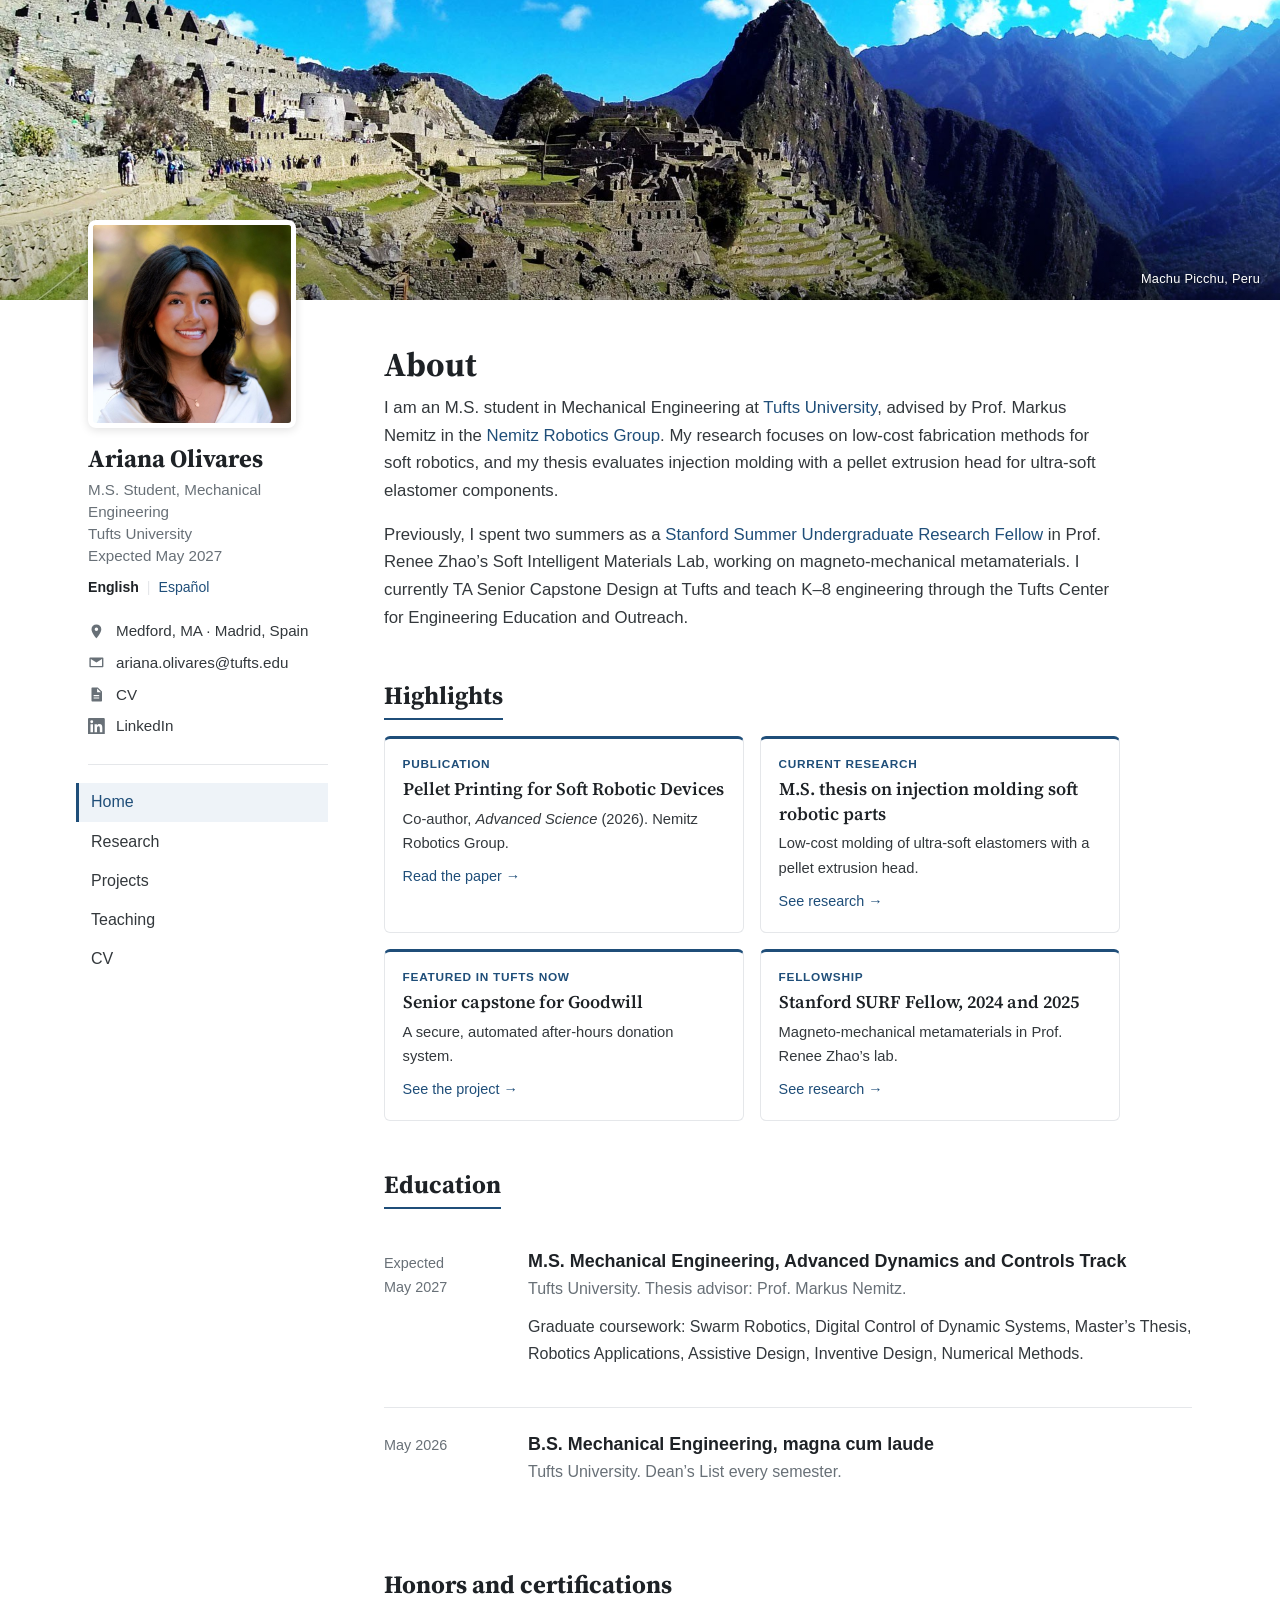
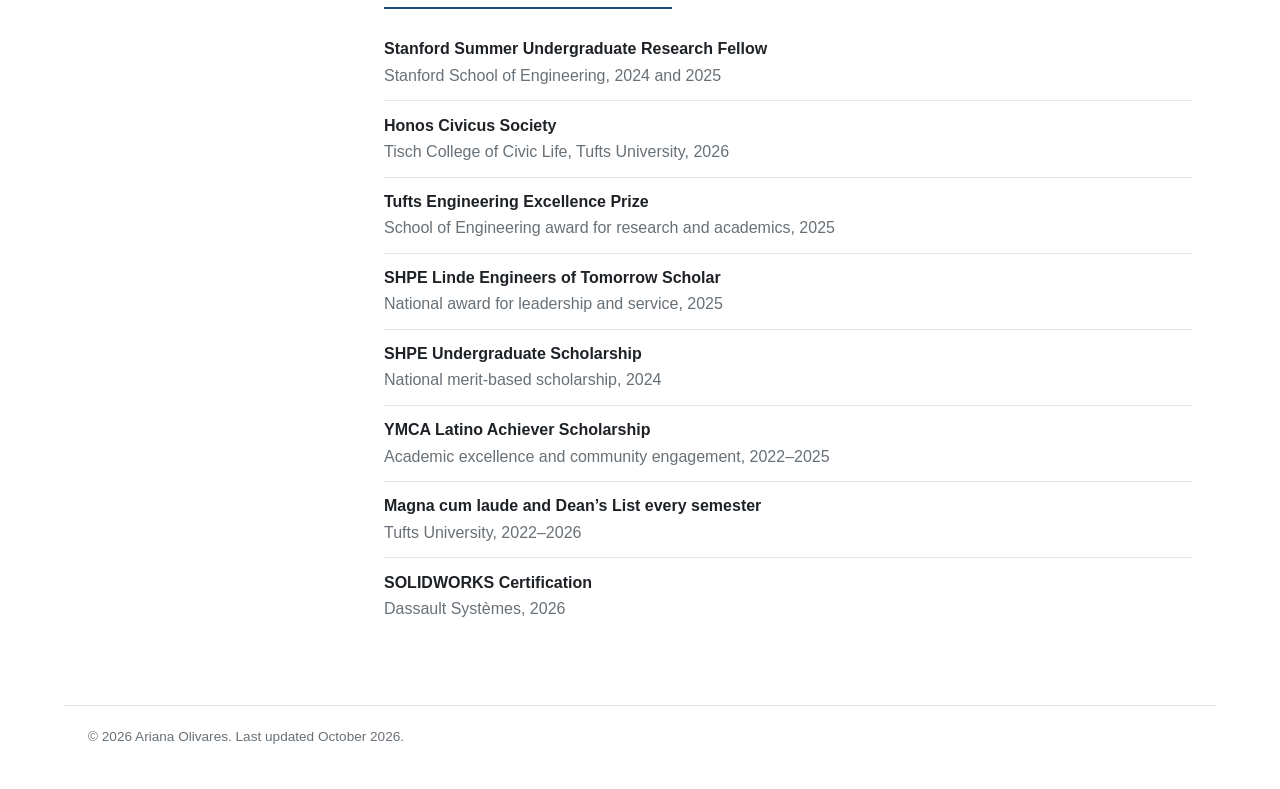
==== commit acf5f8f6: "update" ====
--- a/index.html
+++ b/index.html
@@ -6,6 +6,8 @@
 <meta name="viewport" content="width=device-width, initial-scale=1">
 <title>Ariana Olivares | Mechanical Engineering, Tufts University</title>
 <meta name="description" content="M.S. student in Mechanical Engineering at Tufts University (Nemitz Robotics Group), researching accessible fabrication methods for soft robotics.">
+<link rel="alternate" hreflang="en" href="index.html">
+<link rel="alternate" hreflang="es" href="index-es.html">
 <link rel="preconnect" href="https://fonts.googleapis.com">
 <link rel="preconnect" href="https://fonts.gstatic.com" crossorigin>
 <link href="https://fonts.googleapis.com/css2?family=Source+Serif+4:opsz,wght@8..60,600;8..60,700&display=swap" rel="stylesheet">
@@ -26,6 +28,7 @@
       <div>
         <p class="side-name">Ariana Olivares</p>
         <p class="side-role">M.S. Student, Mechanical Engineering<br>Tufts University<br>Expected May 2027</p>
+        <p class="lang-switch" aria-label="Language"><span aria-current="true">English</span><span class="sep" aria-hidden="true">|</span><a href="index-es.html" hreflang="es" lang="es">Español</a></p>
       </div>
       <ul class="side-links">
         <li><svg viewBox="0 0 24 24" aria-hidden="true"><path d="M12 2a7 7 0 0 0-7 7c0 5.25 7 13 7 13s7-7.75 7-13a7 7 0 0 0-7-7zm0 9.5A2.5 2.5 0 1 1 12 6.5a2.5 2.5 0 0 1 0 5z"/></svg><span>Medford, MA · Madrid, Spain</span></li>
--- a/style.css
+++ b/style.css
@@ -314,3 +314,10 @@
 .video-embed { position: relative; aspect-ratio: 16 / 9; background: #000; }
 .video-embed iframe { position: absolute; inset: 0; width: 100%; height: 100%; border: 0; }
 .gallery.even img { aspect-ratio: 3 / 2; object-fit: cover; }
+
+/* Language switch */
+.lang-switch { margin: -0.4rem 0 1rem; font-size: 0.88rem; color: var(--muted); }
+.lang-switch a { color: var(--accent); font-weight: 500; }
+.lang-switch span[aria-current] { color: var(--strong); font-weight: 600; }
+.lang-switch .sep { margin: 0 0.5rem; color: var(--rule); }
+@media (max-width: 820px) { .lang-switch { margin: 0.5rem 0 0; } }
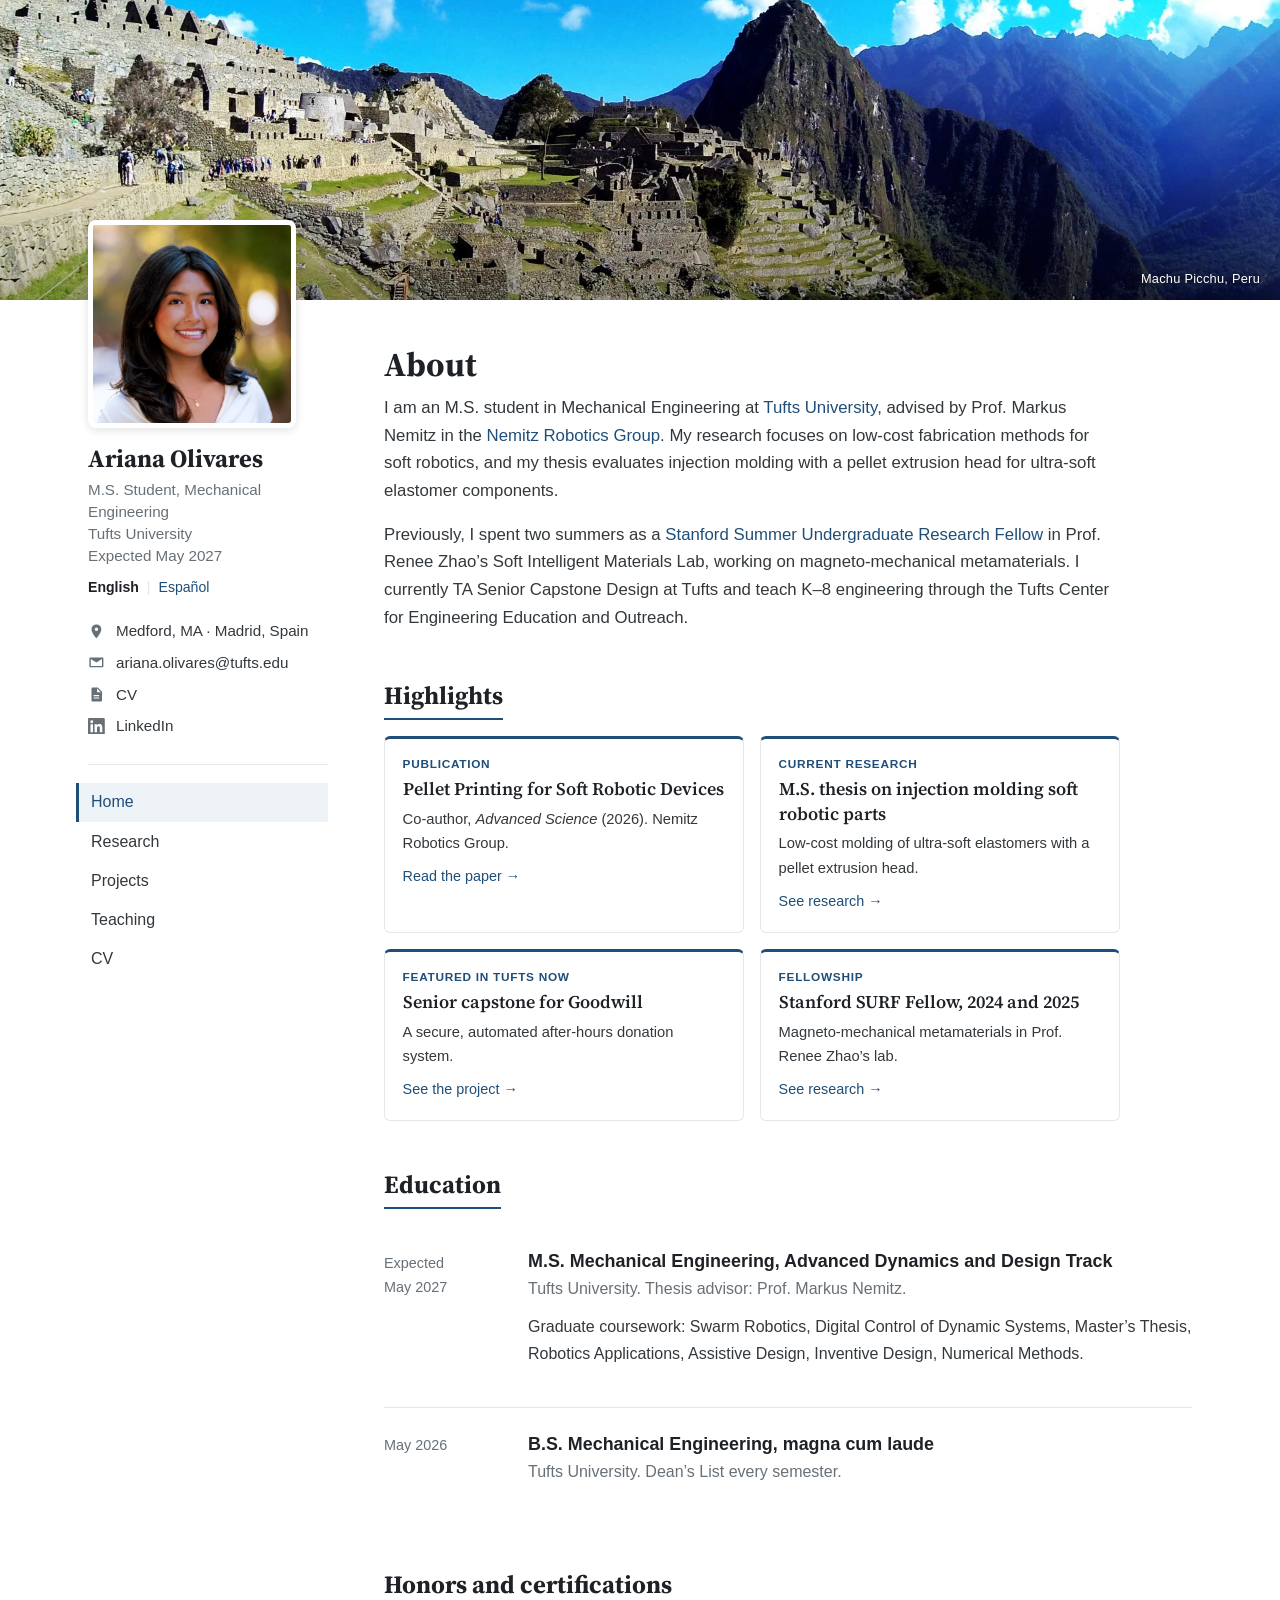
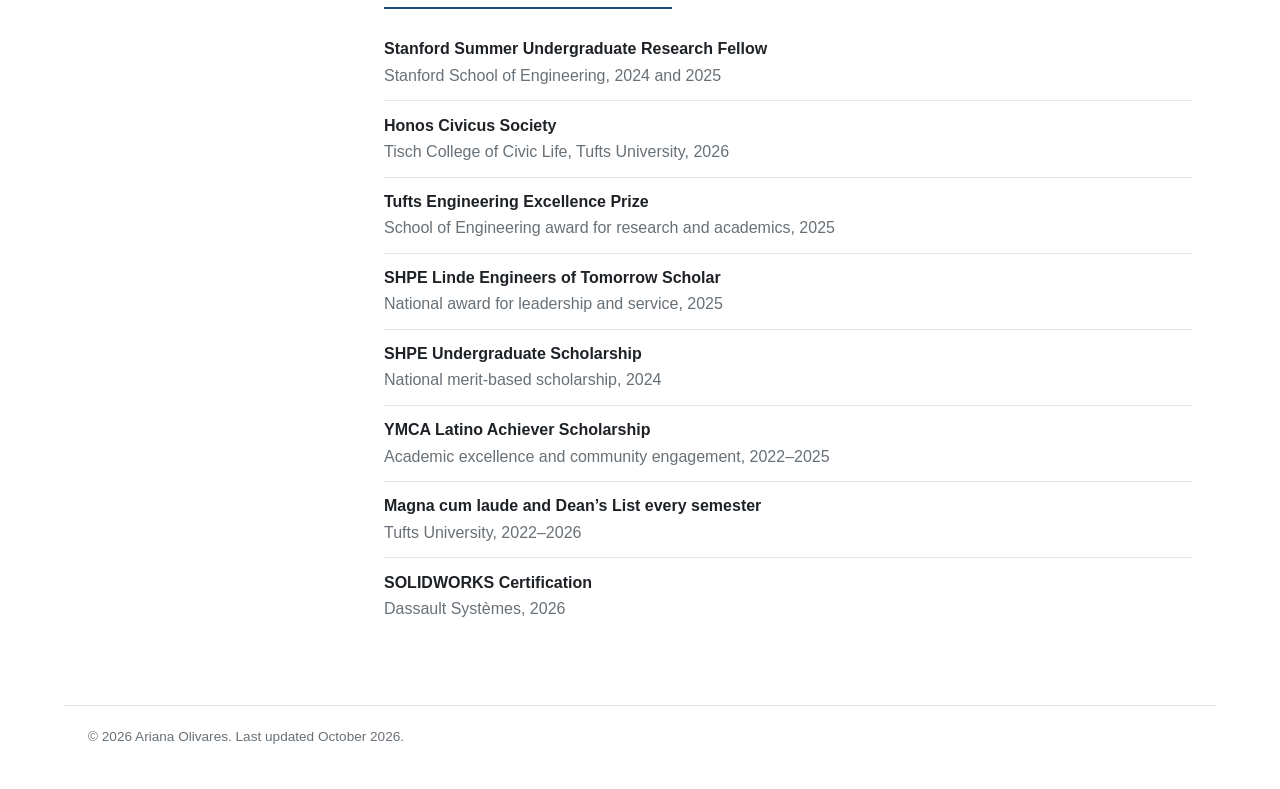
==== commit b04e1b0a: "update" ====
--- a/index.html
+++ b/index.html
@@ -93,7 +93,7 @@
       <article class="entry">
         <div class="when">Expected<br>May 2027</div>
         <div>
-          <h3>M.S. Mechanical Engineering, Advanced Dynamics and Controls Track</h3>
+          <h3>M.S. Mechanical Engineering, Advanced Dynamics and Design Track</h3>
           <p class="where">Tufts University. Thesis advisor: Prof. Markus Nemitz.</p>
           <p>Graduate coursework: Swarm Robotics, Digital Control of Dynamic Systems, Master’s Thesis, Robotics Applications, Assistive Design, Inventive Design, Numerical Methods.</p>
         </div>
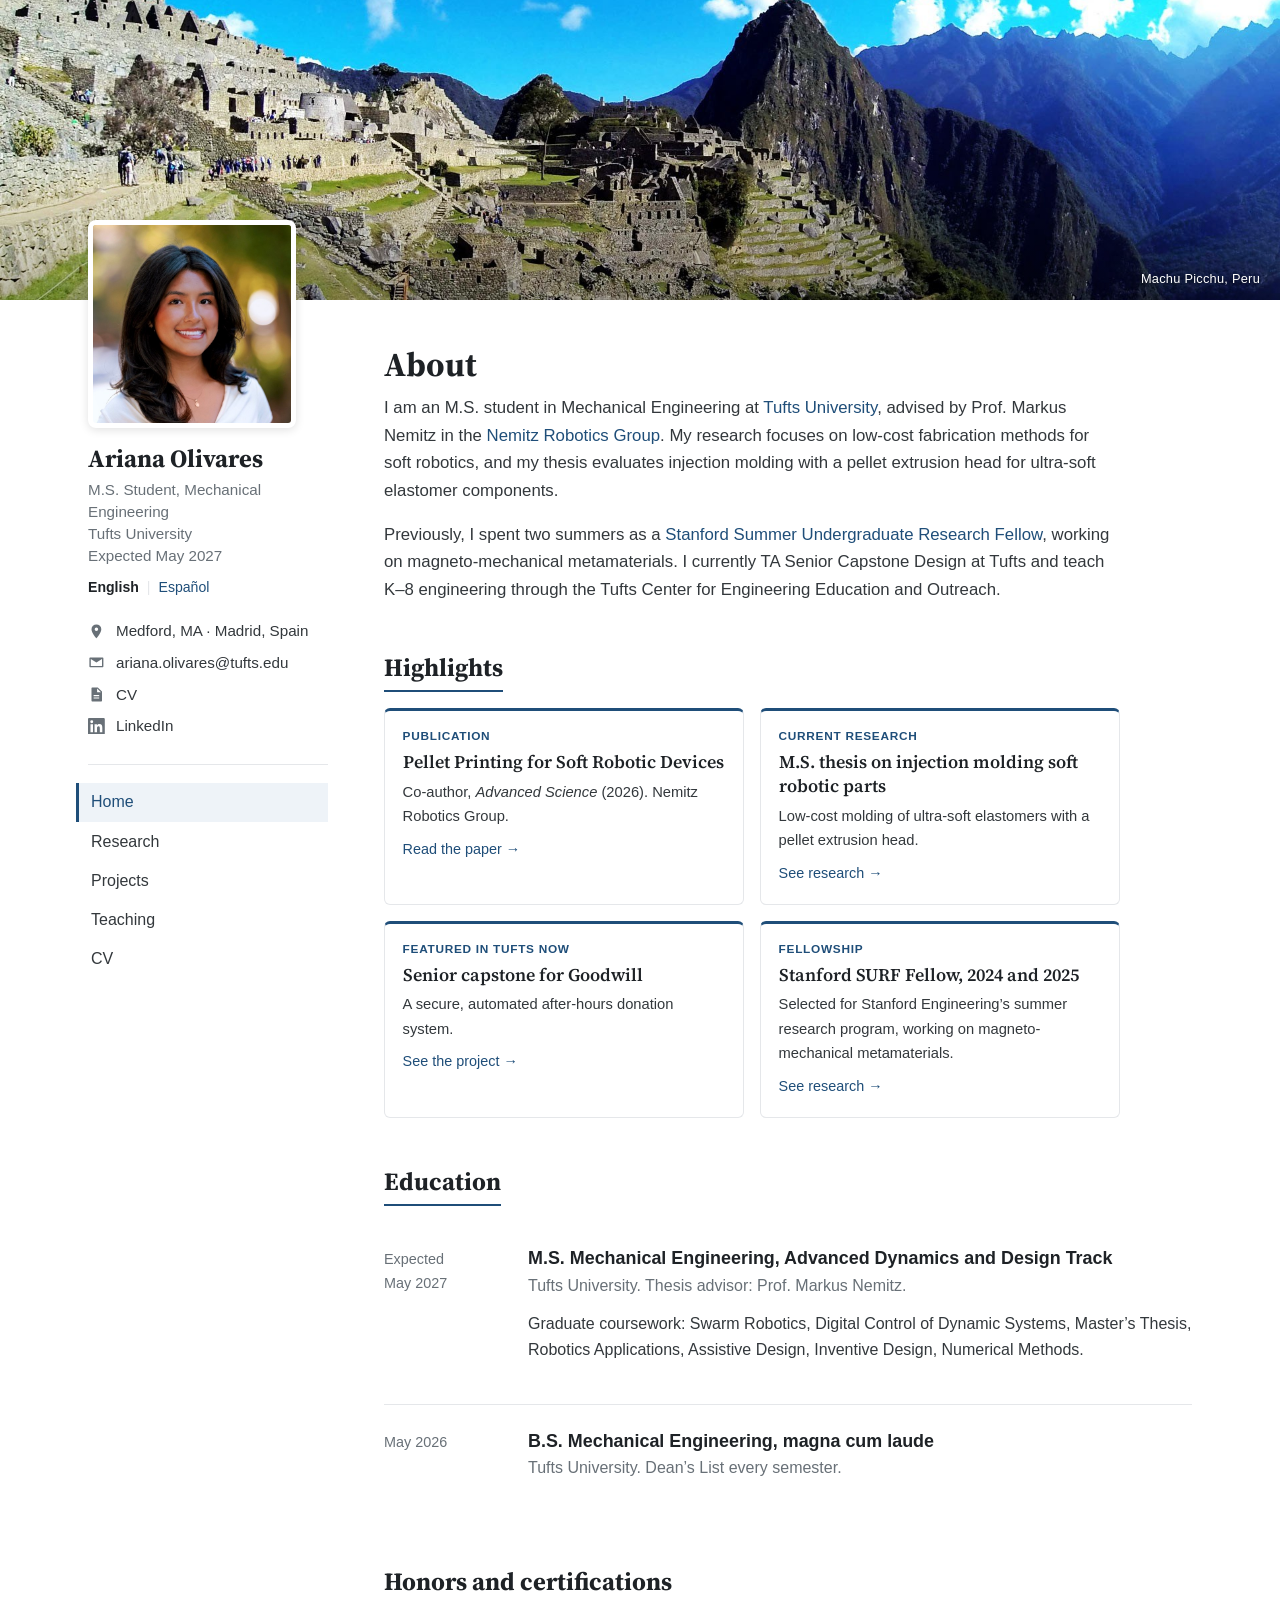
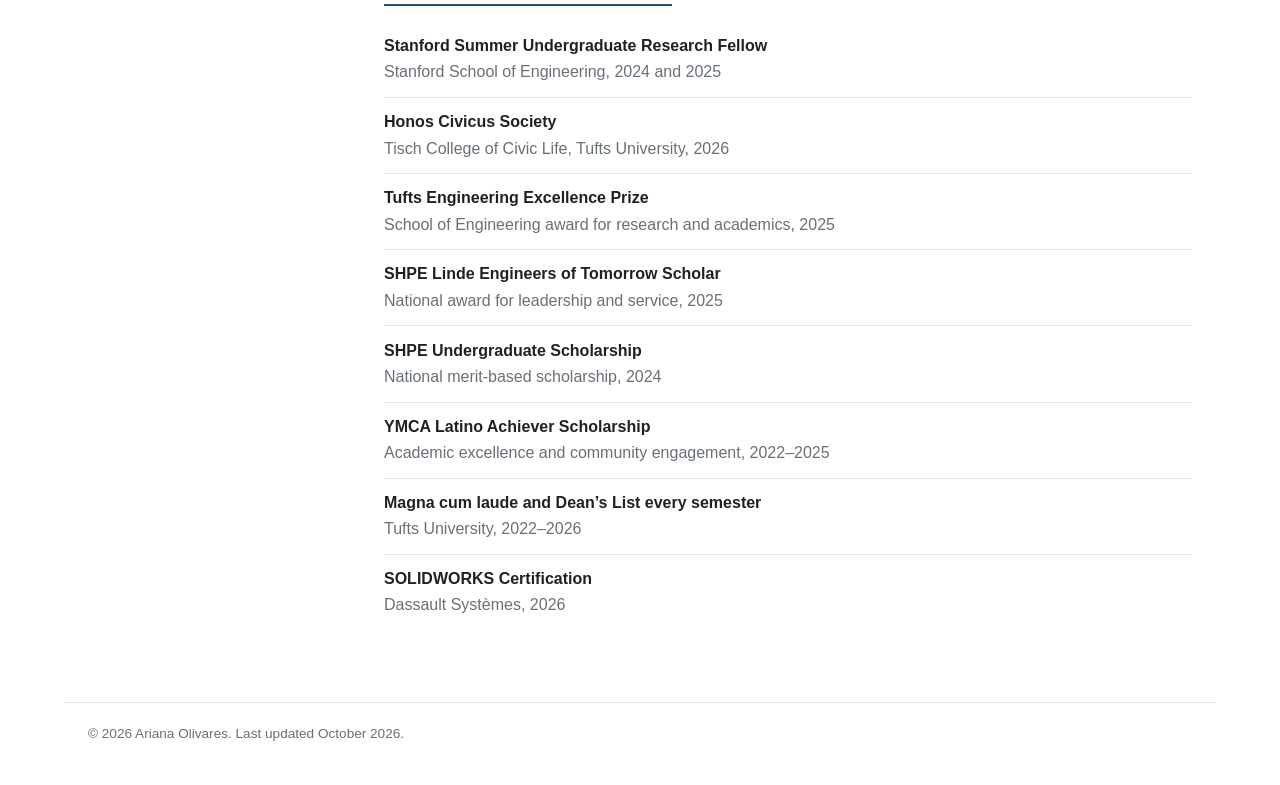
==== commit 5cea8617: "change" ====
--- a/index.html
+++ b/index.html
@@ -55,7 +55,7 @@
     <section id="about" class="prose">
       <h1>About</h1>
       <p>I am an M.S. student in Mechanical Engineering at <a href="https://www.tufts.edu/">Tufts University</a>, advised by Prof. Markus Nemitz in the <a href="https://sites.tufts.edu/nemitz/">Nemitz Robotics Group</a>. My research focuses on low-cost fabrication methods for soft robotics, and my thesis evaluates injection molding with a pellet extrusion head for ultra-soft elastomer components.</p>
-      <p>Previously, I spent two summers as a <a href="https://engineering.stanford.edu/SURF2025Cohort">Stanford Summer Undergraduate Research Fellow</a> in Prof. Renee Zhao’s Soft Intelligent Materials Lab, working on magneto-mechanical metamaterials. I currently TA Senior Capstone Design at Tufts and teach K–8 engineering through the Tufts Center for Engineering Education and Outreach.</p>
+      <p>Previously, I spent two summers as a <a href="https://engineering.stanford.edu/SURF2025Cohort">Stanford Summer Undergraduate Research Fellow</a>, working on magneto-mechanical metamaterials. I currently TA Senior Capstone Design at Tufts and teach K–8 engineering through the Tufts Center for Engineering Education and Outreach.</p>
     </section>
 
     <section id="highlights">
@@ -82,7 +82,7 @@
         <a class="highlight" href="research.html#conformal-metamaterials">
           <p class="card-kicker">Fellowship</p>
           <p class="card-title">Stanford SURF Fellow, 2024 and 2025</p>
-          <p class="card-text">Magneto-mechanical metamaterials in Prof. Renee Zhao’s lab.</p>
+          <p class="card-text">Selected for Stanford Engineering’s summer research program, working on magneto-mechanical metamaterials.</p>
           <span class="card-more">See research</span>
         </a>
       </div>
--- a/style.css
+++ b/style.css
@@ -321,3 +321,31 @@
 .lang-switch span[aria-current] { color: var(--strong); font-weight: 600; }
 .lang-switch .sep { margin: 0 0.5rem; color: var(--rule); }
 @media (max-width: 820px) { .lang-switch { margin: 0.5rem 0 0; } }
+
+/* Archive callout */
+.archive-callout {
+  margin-top: 2.5rem;
+  display: flex;
+  align-items: center;
+  justify-content: space-between;
+  gap: 1.25rem 2rem;
+  flex-wrap: wrap;
+  padding: 1.4rem 1.6rem;
+  background: var(--accent-soft);
+  border: 1px solid #D5E0EB;
+  border-left: 4px solid var(--accent);
+  border-radius: 8px;
+}
+.archive-callout h2 { border: none; padding: 0; margin: 0 0 0.35rem; font-size: 1.3rem; display: block; }
+.archive-callout p { margin: 0; max-width: 32rem; }
+.archive-btn {
+  display: inline-block;
+  flex-shrink: 0;
+  background: var(--accent);
+  color: #fff;
+  font-weight: 600;
+  padding: 0.6rem 1.2rem;
+  border-radius: 999px;
+}
+.archive-btn:hover { background: #163A5B; color: #fff; text-decoration: none; }
+.archive-btn:focus-visible { outline-offset: 3px; }
